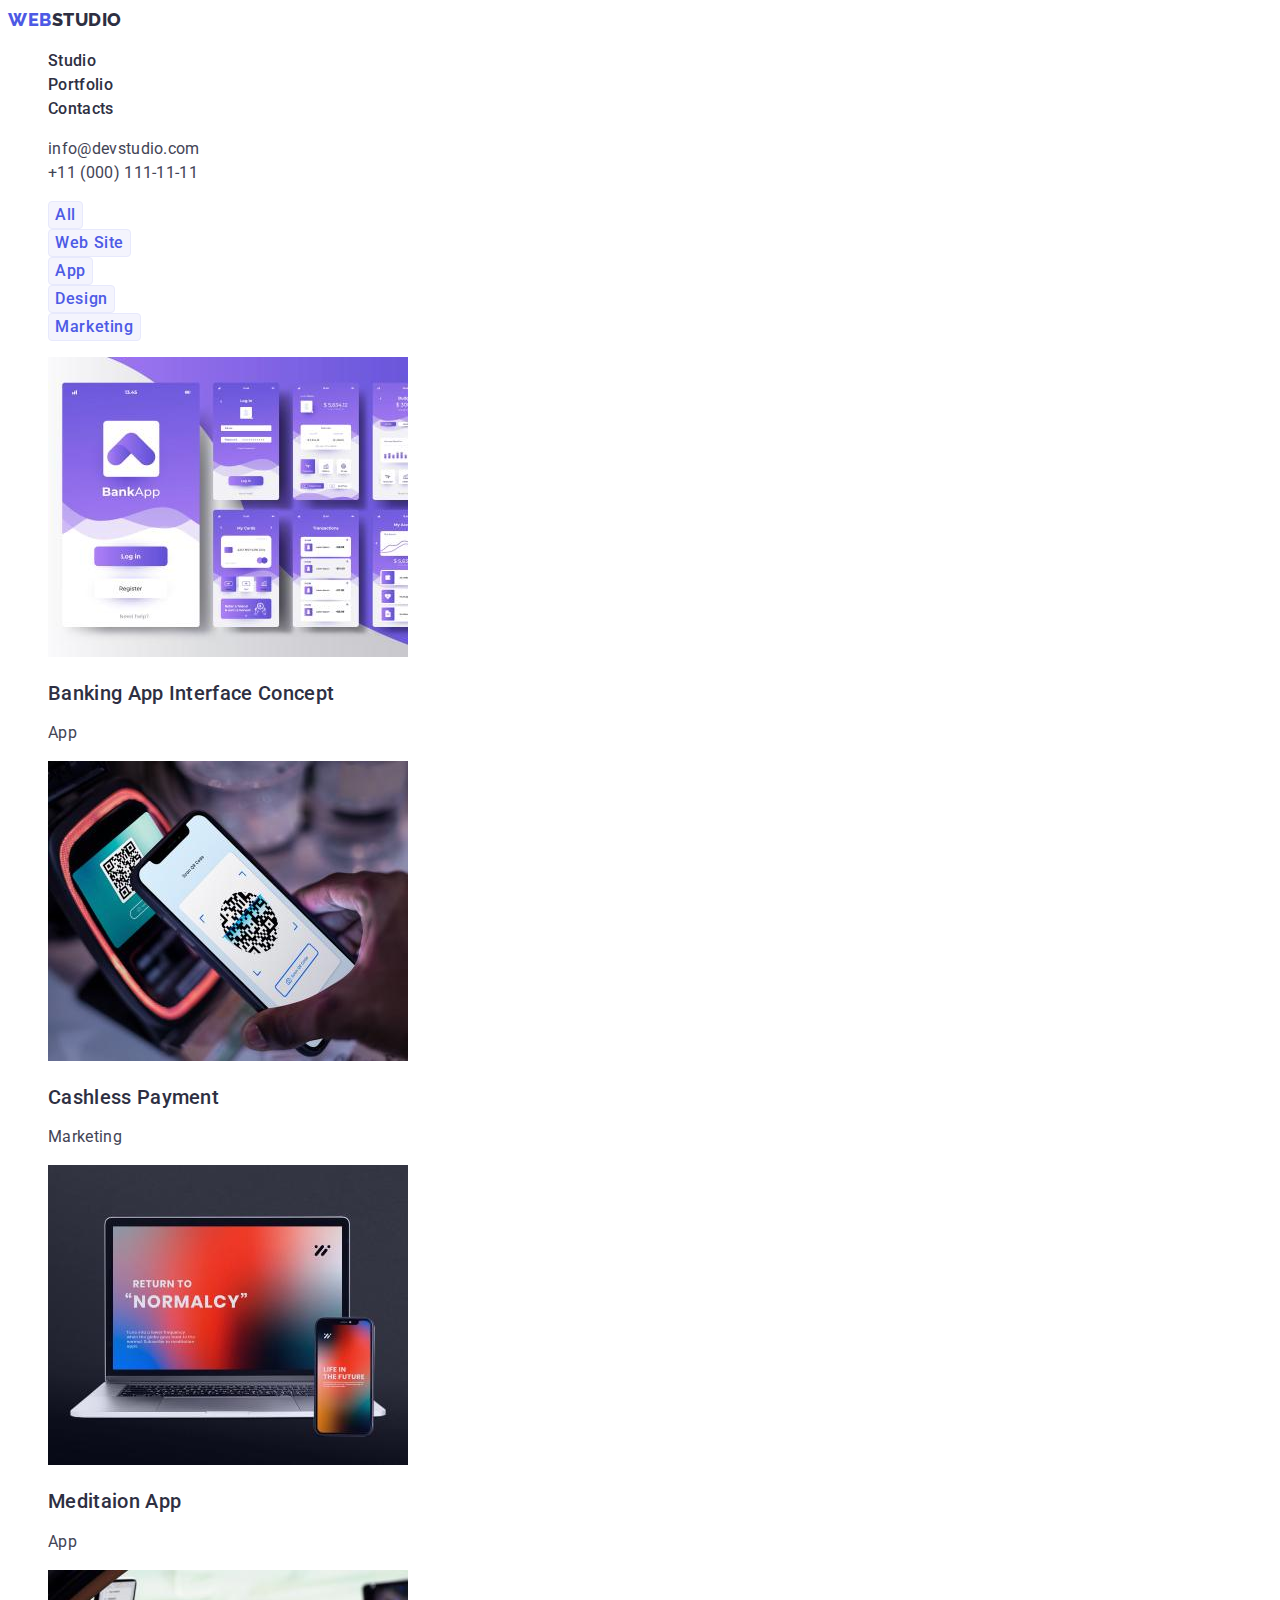
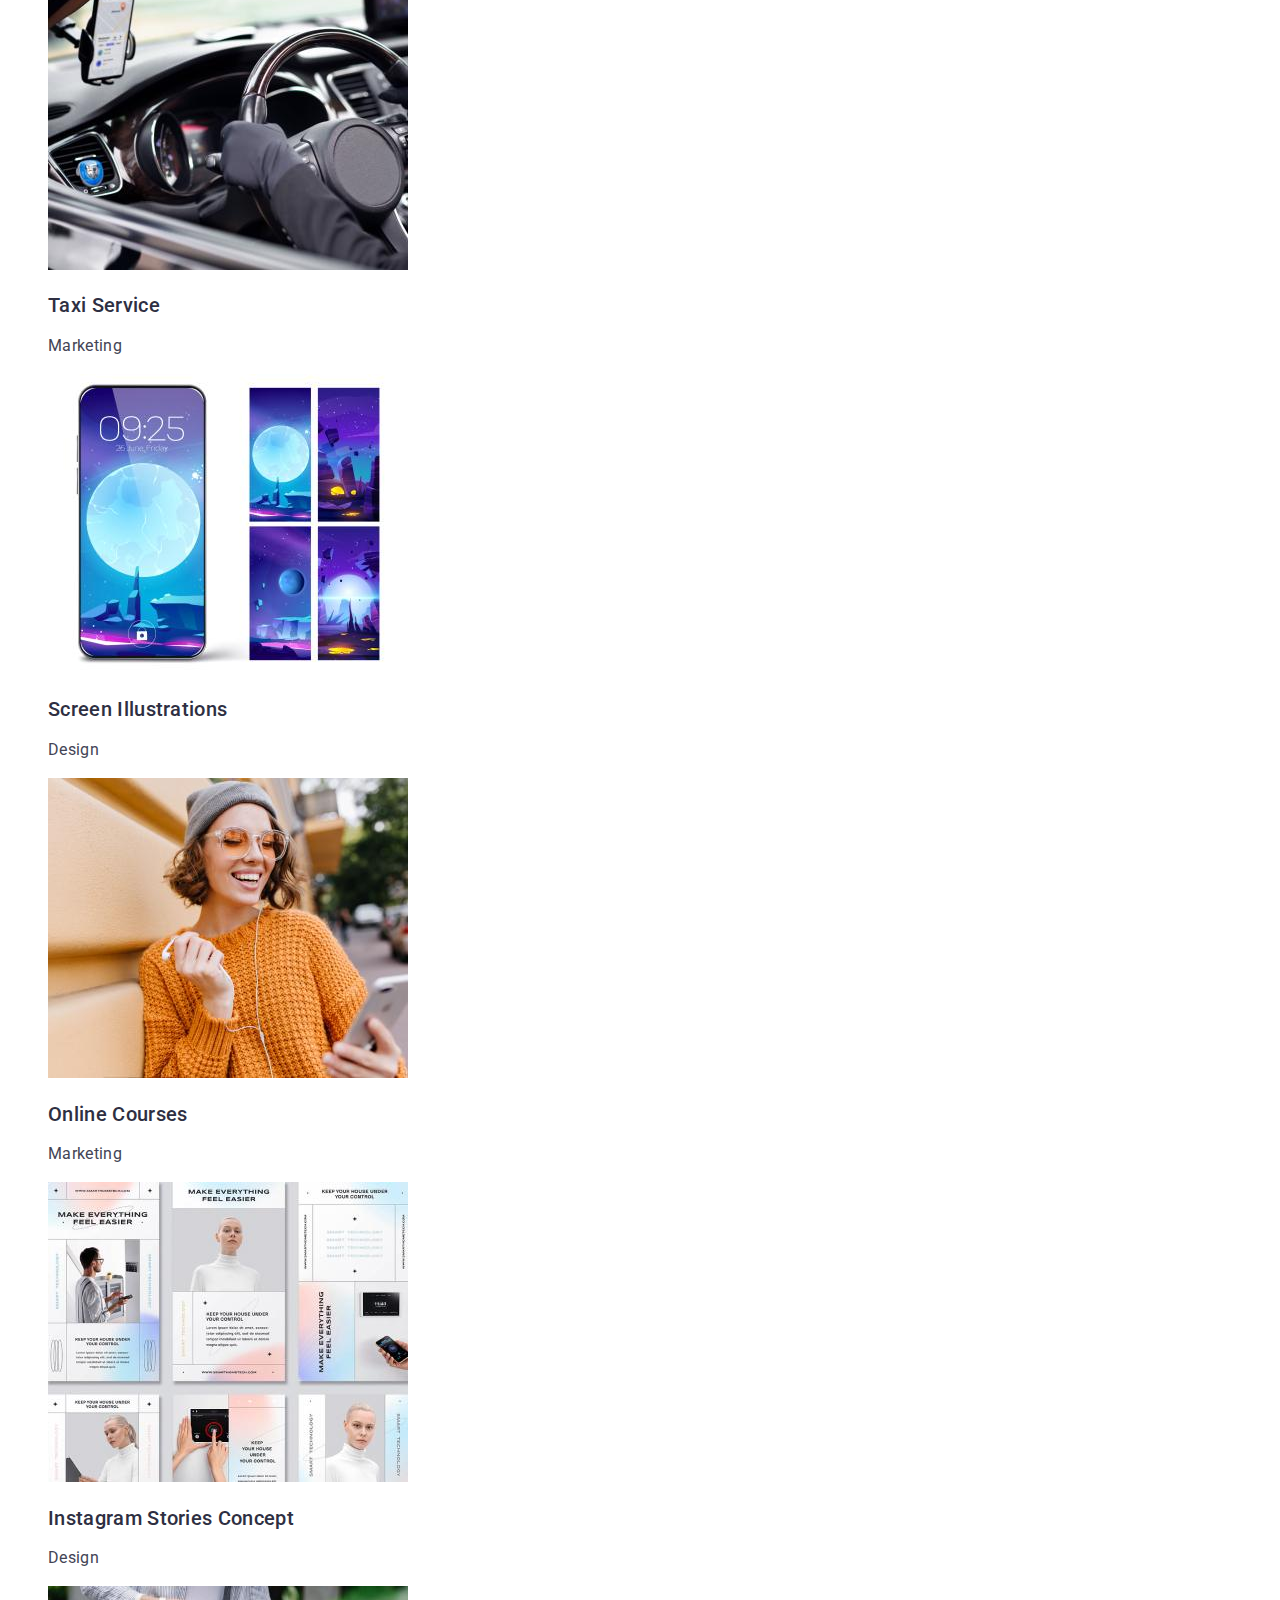
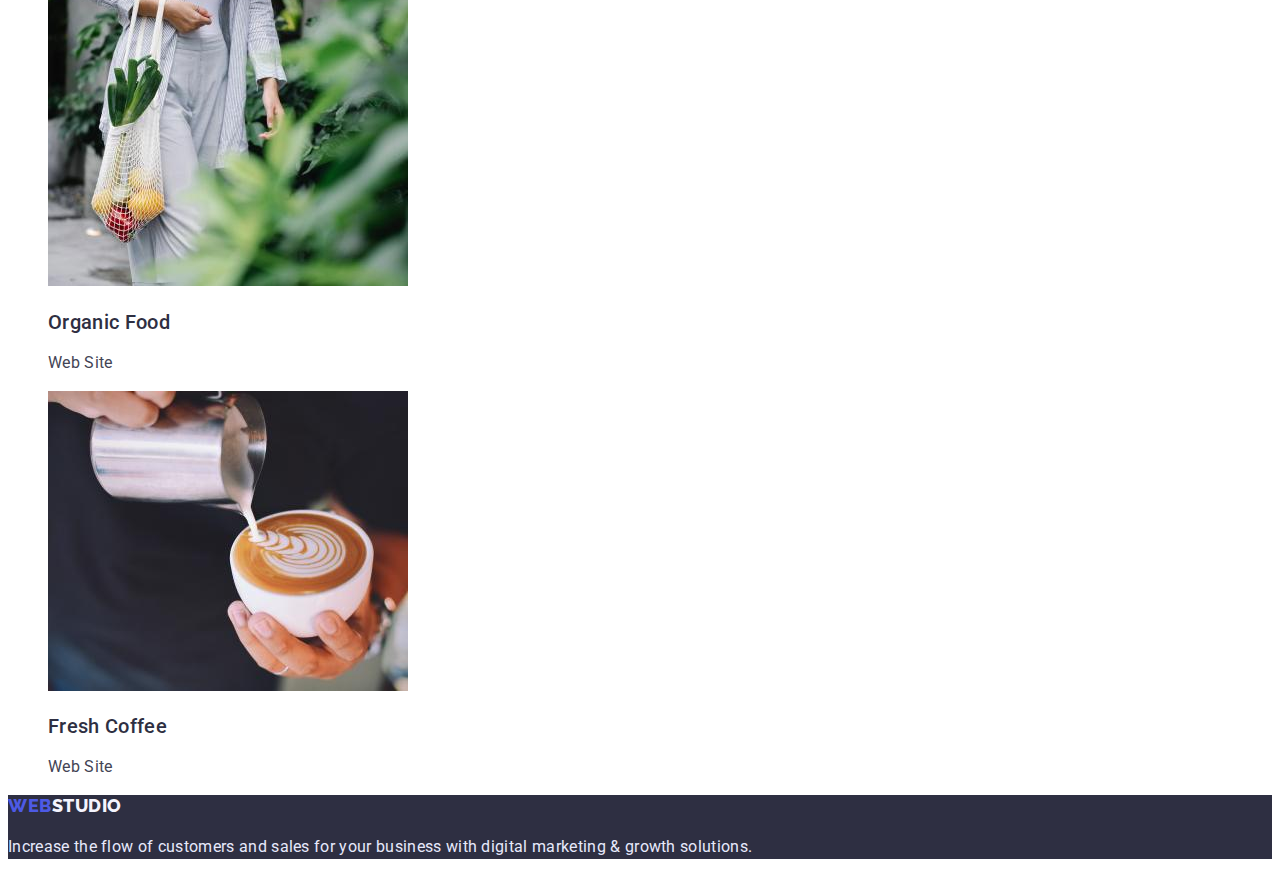
==== portfolio.html @ ce8443e3 "Initial commit" ====
<!DOCTYPE html>
<html lang="en">
  <head>
    <meta charset="UTF-8" />
    <meta http-equiv="X-UA-Compatible" content="IE=edge" />
    <meta name="viewport" content="width=device-width, initial-scale=1.0" />
    <title>Web Studio</title>
    <link rel="preconnect" href="https://fonts.googleapis.com" />
    <link rel="preconnect" href="https://fonts.gstatic.com" crossorigin />
    <link
      href="https://fonts.googleapis.com/css2?family=Raleway:wght@800&family=Roboto:wght@400;500;700&display=swap"
      rel="stylesheet"
    />
    <link rel="stylesheet" href="./css/styles.css" />
  </head>
  <body>
    <!-- HEADER -->
    <header>
      <!-- NAVIGATION -->
      <nav>
        <a href="./index.html" class="logo-black link"
          ><span class="logo-blue">Web</span>Studio</a
        >
        <ul class="list">
          <li><a href="./index.html" class="link header-menu">Studio</a></li>
          <li>
            <a href="./portfolio.html" class="link header-menu">Portfolio</a>
          </li>
          <li><a href="#" class="link header-menu">Contacts</a></li>
        </ul>
      </nav>
      <!-- HEADER CONTACTS -->
      <ul class="list">
        <li>
          <a href="mailto:info@devstudio.com" class="link header-contacts"
            >info@devstudio.com</a
          >
        </li>
        <li>
          <a href="tel:+110001111111" class="link header-contacts"
            >+11 (000) 111-11-11</a
          >
        </li>
      </ul>
    </header>
    <main>
      <!-- PORTFOLIO -->
      <section>
        <h1 hidden>Portfolio</h1>
        <ul class="list">
          <li>
            <button type="button" class="button portfolio-button">All</button>
          </li>
          <li>
            <button type="button" class="button portfolio-button">
              Web Site
            </button>
          </li>
          <li>
            <button type="button" class="button portfolio-button">App</button>
          </li>
          <li>
            <button type="button" class="button portfolio-button">
              Design
            </button>
          </li>
          <li>
            <button type="button" class="button portfolio-button">
              Marketing
            </button>
          </li>
        </ul>
        <ul class="list">
          <li>
            <a href="#" class="link">
              <img
                src="./images/portfolio/img-banking-app.jpg"
                alt="image of Banking App Interface Concept project"
                width="360"
              />
              <h2 class="portfolio-subtitle">Banking App Interface Concept</h2>
              <p class="portfolio-text">App</p>
            </a>
          </li>
          <li>
            <a href="#" class="link">
              <img
                src="./images/portfolio/img-cashless-payment.jpg"
                alt="image of Cashless Payment project"
                width="360"
              />
              <h2 class="portfolio-subtitle">Cashless Payment</h2>
              <p class="portfolio-text">Marketing</p>
            </a>
          </li>
          <li>
            <a href="#" class="link">
              <img
                src="./images/portfolio/img-maditation-app.jpg"
                alt="image of Meditaion App project"
                width="360"
              />
              <h2 class="portfolio-subtitle">Meditaion App</h2>
              <p class="portfolio-text">App</p>
            </a>
          </li>
          <li>
            <a href="#" class="link">
              <img
                src="./images/portfolio/img-taxi-service.jpg"
                alt="image of Taxi Service project"
                width="360"
              />
              <h2 class="portfolio-subtitle">Taxi Service</h2>
              <p class="portfolio-text">Marketing</p>
            </a>
          </li>
          <li>
            <a href="#" class="link">
              <img
                src="./images/portfolio/img-screen-illustration.jpg"
                alt="image of Screen Illustrations project"
                width="360"
              />
              <h2 class="portfolio-subtitle">Screen Illustrations</h2>
              <p class="portfolio-text">Design</p>
            </a>
          </li>
          <li>
            <a href="#" class="link">
              <img
                src="./images/portfolio/img-online-cources.jpg"
                alt="image of Online Courses project"
                width="360"
              />
              <h2 class="portfolio-subtitle">Online Courses</h2>
              <p class="portfolio-text">Marketing</p>
            </a>
          </li>
          <li>
            <a href="#" class="link">
              <img
                src="./images/portfolio/img-instagram-stories-concept.jpg"
                alt="image of Instagram Stories Concept project"
                width="360"
              />
              <h2 class="portfolio-subtitle">Instagram Stories Concept</h2>
              <p class="portfolio-text">Design</p>
            </a>
          </li>
          <li>
            <a href="#" class="link">
              <img
                src="./images/portfolio/img-organic-food.jpg"
                alt="image of Organic Food project"
                width="360"
              />
              <h2 class="portfolio-subtitle">Organic Food</h2>
              <p class="portfolio-text">Web Site</p>
            </a>
          </li>
          <li>
            <a href="#" class="link">
              <img
                src="./images/portfolio/img-fresh-coffee.jpg"
                alt="image of Fresh Coffee project"
                width="360"
              />
              <h2 class="portfolio-subtitle">Fresh Coffee</h2>
              <p class="portfolio-text">Web Site</p>
            </a>
          </li>
        </ul>
      </section>
    </main>
    <!-- FOOTER -->
    <footer class="footer">
      <a href="./index.html" class="link logo-white"
        ><span class="logo-blue">Web</span>Studio</a
      >
      <p class="footer-text">
        Increase the flow of customers and sales for your business with digital
        marketing & growth solutions.
      </p>
    </footer>
  </body>
</html>
---- css/styles.css ----
:root {
    --color-primary--: #434455;
    --color-secondary--: #2E2F42;
    --color-background--: #fff;
    --color-logo-blue--: #4D5AE5;
    --color-button-active--: #404BBF;
    --color-logo-white--: #F4F4FD;
    --color-footer-text--: #E7E9FC;
}

body {
    font-family: 'Roboto', sans-serif;
    font-size: 16px;
    line-height: 1.5;
    letter-spacing: 0.02em;
    color: var(--color-primary--);
    background-color: var(--color-background--);
}
.link {
    text-decoration: none;
}
.list {
    list-style: none;
}
.button {
    cursor: pointer;
    border: none;
}

/* STUDIO */
/* HEADER */
/* NAVIGATION */
/* LOGO NAVIGATION, LOGO FOOTER*/
.logo-black {
    font-family: 'Raleway', sans-serif;
    font-weight: 800;
    font-size: 18px;
    line-height: 1.33;
    letter-spacing: 0.03em;
    text-transform: uppercase;
    color: var(--color-secondary--);
}
.logo-blue {
    color: var(--color-logo-blue--);
}
.logo-white {
    font-family: 'Raleway', sans-serif;
        font-weight: 800;
        font-size: 18px;
        line-height: 1.17;
        letter-spacing: 0.03em;
        text-transform: uppercase;
        color: var(--color-logo-white--);
}
/* NAV MENU */
.header-menu {
    font-weight: 500;
    color: var(--color-secondary--);
}
.header-menu:hover,
.header-menu:focus,
.header-contacts:hover,
.header-contacts:focus {
    color: var(--color-button-active--);
}
/* HEADER CONTACTS */
.header-contacts {
    color: var(--color-primary--);
}
/* MAIN */
/* HERO */
.hero {
    background-color: var(--color-secondary--);
}
.hero-title {
    font-weight: 700;
    font-size: 56px;
    line-height: 1.07;
    color: var(--color-background--);
}
.hero-button {
    font-weight: 500;
    letter-spacing: 0.04em;
    color: var(--color-background--);
    background-color: var(--color-logo-blue--);
    box-shadow: 0px 4px 4px rgba(0, 0, 0, 0.15);
    border-radius: 4px;
}
.hero-button:hover,
.hero-button:focus {
    background: var(--color-button-active--);
}
/* FEATURES */
.features-subtitle {
    font-weight: 500;
    font-size: 20px;
    line-height: 1.2;
    color: var(--color-secondary--);
}
/* DIRECTIONS OF WORK */
.direction-title {
    font-weight: 700;
    font-size: 36px;
    line-height: 1.11;
    text-transform: capitalize;
    color: var(--color-secondary--);
}
/* TEAM */
.team-subtitle {
    font-weight: 500;
    font-size: 20px;
    line-height: 1.2;
    color: var(--color-secondary--);}
.team-title {
    font-weight: 700;
    font-size: 36px;
    line-height: 1.11;
    text-transform: capitalize;
    color: var(--color-secondary--);
}
/* FOOTER */
.footer {
    background-color: var(--color-secondary--);
}
.footer-text {
    color: var(--color-footer-text--);
}
/* PORTFOLIO */
.portfolio-button {
    font-family: 'Roboto', sans-serif;
    font-weight: 500;
    font-size: 16px;
    line-height: 1.5;
    letter-spacing: 0.04em;
    color: var(--color-logo-blue--);
    background: var(--color-logo-white--);
    border: 1px solid var(--color-footer-text--);
    border-radius: 4px;
}
.portfolio-button:hover,
.portfolio-button:focus {
    color: var(--color-background--);
    background: var(--color-button-active--);
    box-shadow: 0px 3px 1px rgba(0, 0, 0, 0.1), 0px 2px 1px rgba(0, 0, 0, 0.08), 0px 2px 2px rgba(0, 0, 0, 0.12);
}
.portfolio-subtitle {
    font-weight: 500;
    font-size: 20px;
    line-height: 1.2;
    color: var(--color-secondary--);
}
.portfolio-text {
    color:  var(--color-primary--);
}
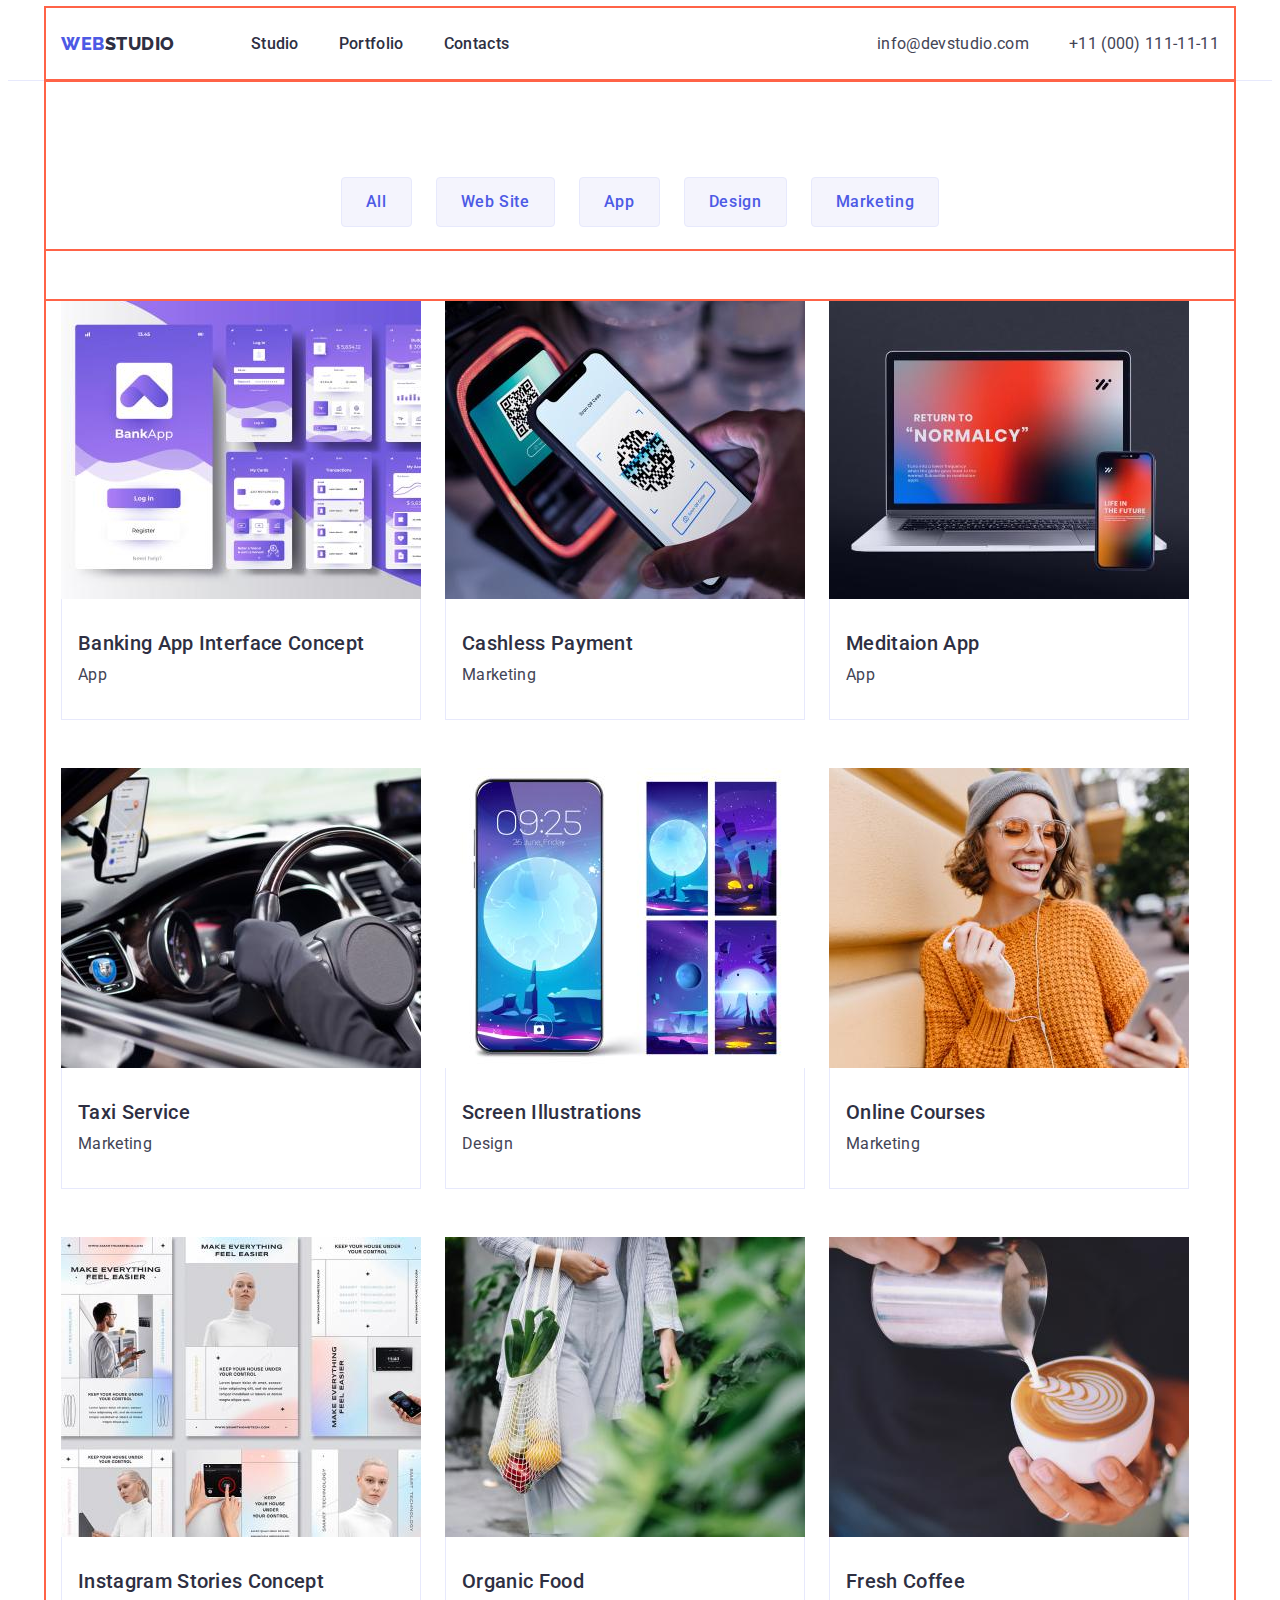
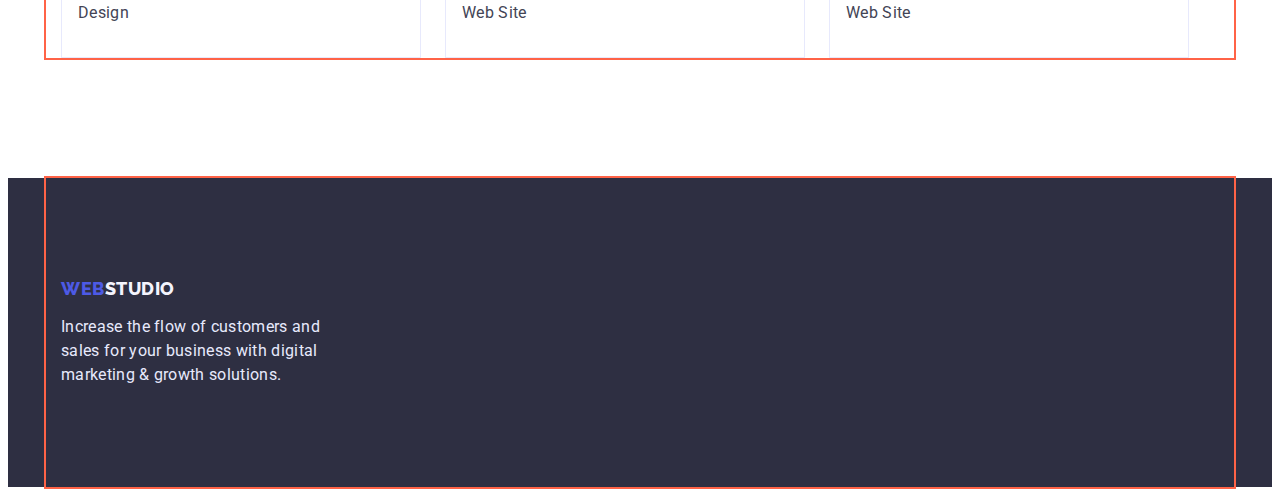
==== commit 9711d2d1: "Changed index.html, portfolio.html, styles.css" ====
--- a/portfolio.html
+++ b/portfolio.html
@@ -11,177 +11,219 @@
       href="https://fonts.googleapis.com/css2?family=Raleway:wght@800&family=Roboto:wght@400;500;700&display=swap"
       rel="stylesheet"
     />
+    <link
+      rel="stylesheet"
+      href="https://cdnjs.cloudflare.com/ajax/libs/modern-normalize/1.1.0/modern-normalize.min.css"
+      integrity="sha512-wpPYUAdjBVSE4KJnH1VR1HeZfpl1ub8YT/NKx4PuQ5NmX2tKuGu6U/JRp5y+Y8XG2tV+wKQpNHVUX03MfMFn9Q=="
+      crossorigin="anonymous"
+      referrerpolicy="no-referrer"
+    />
     <link rel="stylesheet" href="./css/styles.css" />
   </head>
   <body>
     <!-- HEADER -->
-    <header>
-      <!-- NAVIGATION -->
-      <nav>
-        <a href="./index.html" class="logo-black link"
-          ><span class="logo-blue">Web</span>Studio</a
-        >
-        <ul class="list">
-          <li><a href="./index.html" class="link header-menu">Studio</a></li>
-          <li>
-            <a href="./portfolio.html" class="link header-menu">Portfolio</a>
+    <header class="header">
+      <div class="container header-container">
+        <!-- NAVIGATION -->
+        <nav class="nav">
+          <a href="./index.html" class="logo-black link"
+            ><span class="logo-blue">Web</span>Studio</a
+          >
+          <ul class="menu list">
+            <li class="item">
+              <a href="./index.html" class="link header-menu">Studio</a>
+            </li>
+            <li class="item">
+              <a href="./portfolio.html" class="link header-menu">Portfolio</a>
+            </li>
+            <li class="item">
+              <a href="#" class="link header-menu">Contacts</a>
+            </li>
+          </ul>
+        </nav>
+        <!-- HEADER CONTACTS -->
+
+        <ul class="list contacts">
+          <li class="item">
+            <a href="mailto:info@devstudio.com" class="link header-contacts"
+              >info@devstudio.com</a
+            >
           </li>
-          <li><a href="#" class="link header-menu">Contacts</a></li>
+          <li class="item">
+            <a href="tel:+110001111111" class="link header-contacts"
+              >+11 (000) 111-11-11</a
+            >
+          </li>
         </ul>
-      </nav>
-      <!-- HEADER CONTACTS -->
-      <ul class="list">
-        <li>
-          <a href="mailto:info@devstudio.com" class="link header-contacts"
-            >info@devstudio.com</a
-          >
-        </li>
-        <li>
-          <a href="tel:+110001111111" class="link header-contacts"
-            >+11 (000) 111-11-11</a
-          >
-        </li>
-      </ul>
+      </div>
     </header>
     <main>
       <!-- PORTFOLIO -->
-      <section>
-        <h1 hidden>Portfolio</h1>
-        <ul class="list">
-          <li>
-            <button type="button" class="button portfolio-button">All</button>
-          </li>
-          <li>
-            <button type="button" class="button portfolio-button">
-              Web Site
-            </button>
-          </li>
-          <li>
-            <button type="button" class="button portfolio-button">App</button>
-          </li>
-          <li>
-            <button type="button" class="button portfolio-button">
-              Design
-            </button>
-          </li>
-          <li>
-            <button type="button" class="button portfolio-button">
-              Marketing
-            </button>
-          </li>
-        </ul>
-        <ul class="list">
-          <li>
-            <a href="#" class="link">
-              <img
-                src="./images/portfolio/img-banking-app.jpg"
-                alt="image of Banking App Interface Concept project"
-                width="360"
-              />
-              <h2 class="portfolio-subtitle">Banking App Interface Concept</h2>
-              <p class="portfolio-text">App</p>
-            </a>
-          </li>
-          <li>
-            <a href="#" class="link">
-              <img
-                src="./images/portfolio/img-cashless-payment.jpg"
-                alt="image of Cashless Payment project"
-                width="360"
-              />
-              <h2 class="portfolio-subtitle">Cashless Payment</h2>
-              <p class="portfolio-text">Marketing</p>
-            </a>
-          </li>
-          <li>
-            <a href="#" class="link">
-              <img
-                src="./images/portfolio/img-maditation-app.jpg"
-                alt="image of Meditaion App project"
-                width="360"
-              />
-              <h2 class="portfolio-subtitle">Meditaion App</h2>
-              <p class="portfolio-text">App</p>
-            </a>
-          </li>
-          <li>
-            <a href="#" class="link">
-              <img
-                src="./images/portfolio/img-taxi-service.jpg"
-                alt="image of Taxi Service project"
-                width="360"
-              />
-              <h2 class="portfolio-subtitle">Taxi Service</h2>
-              <p class="portfolio-text">Marketing</p>
-            </a>
-          </li>
-          <li>
-            <a href="#" class="link">
-              <img
-                src="./images/portfolio/img-screen-illustration.jpg"
-                alt="image of Screen Illustrations project"
-                width="360"
-              />
-              <h2 class="portfolio-subtitle">Screen Illustrations</h2>
-              <p class="portfolio-text">Design</p>
-            </a>
-          </li>
-          <li>
-            <a href="#" class="link">
-              <img
-                src="./images/portfolio/img-online-cources.jpg"
-                alt="image of Online Courses project"
-                width="360"
-              />
-              <h2 class="portfolio-subtitle">Online Courses</h2>
-              <p class="portfolio-text">Marketing</p>
-            </a>
-          </li>
-          <li>
-            <a href="#" class="link">
-              <img
-                src="./images/portfolio/img-instagram-stories-concept.jpg"
-                alt="image of Instagram Stories Concept project"
-                width="360"
-              />
-              <h2 class="portfolio-subtitle">Instagram Stories Concept</h2>
-              <p class="portfolio-text">Design</p>
-            </a>
-          </li>
-          <li>
-            <a href="#" class="link">
-              <img
-                src="./images/portfolio/img-organic-food.jpg"
-                alt="image of Organic Food project"
-                width="360"
-              />
-              <h2 class="portfolio-subtitle">Organic Food</h2>
-              <p class="portfolio-text">Web Site</p>
-            </a>
-          </li>
-          <li>
-            <a href="#" class="link">
-              <img
-                src="./images/portfolio/img-fresh-coffee.jpg"
-                alt="image of Fresh Coffee project"
-                width="360"
-              />
-              <h2 class="portfolio-subtitle">Fresh Coffee</h2>
-              <p class="portfolio-text">Web Site</p>
-            </a>
-          </li>
-        </ul>
+      <section class="section portfolio-section">
+        <div class="container portfolio-container">
+          <h1 hidden>Portfolio</h1>
+          <ul class="list portfolio-filter">
+            <li class="item">
+              <button type="button" class="button portfolio-button">All</button>
+            </li>
+            <li class="item">
+              <button type="button" class="button portfolio-button">
+                Web Site
+              </button>
+            </li>
+            <li class="item">
+              <button type="button" class="button portfolio-button">App</button>
+            </li>
+            <li class="item">
+              <button type="button" class="button portfolio-button">
+                Design
+              </button>
+            </li>
+            <li class="item">
+              <button type="button" class="button portfolio-button">
+                Marketing
+              </button>
+            </li>
+          </ul>
+        </div>
+        <div class="container">
+          <ul class="list portfolio-list">
+            <li class="item">
+              <a href="#" class="link">
+                <img
+                  src="./images/portfolio/img-banking-app.jpg"
+                  alt="image of Banking App Interface Concept project"
+                  width="360"
+                />
+                <div class="portfolio-cards">
+                  <h2 class="portfolio-subtitle">
+                    Banking App Interface Concept
+                  </h2>
+                  <p class="portfolio-text">App</p>
+                </div>
+              </a>
+            </li>
+            <li class="item">
+              <a href="#" class="link">
+                <img
+                  src="./images/portfolio/img-cashless-payment.jpg"
+                  alt="image of Cashless Payment project"
+                  width="360"
+                />
+                <div class="portfolio-cards">
+                  <h2 class="portfolio-subtitle">Cashless Payment</h2>
+                  <p class="portfolio-text">Marketing</p>
+                </div>
+              </a>
+            </li>
+            <li class="item">
+              <a href="#" class="link">
+                <img
+                  src="./images/portfolio/img-maditation-app.jpg"
+                  alt="image of Meditaion App project"
+                  width="360"
+                />
+                <div class="portfolio-cards">
+                  <h2 class="portfolio-subtitle">Meditaion App</h2>
+                  <p class="portfolio-text">App</p>
+                </div>
+              </a>
+            </li>
+            <li class="item">
+              <a href="#" class="link">
+                <img
+                  src="./images/portfolio/img-taxi-service.jpg"
+                  alt="image of Taxi Service project"
+                  width="360"
+                />
+                <div class="portfolio-cards">
+                  <h2 class="portfolio-subtitle">Taxi Service</h2>
+                  <p class="portfolio-text">Marketing</p>
+                </div>
+              </a>
+            </li>
+            <li class="item">
+              <a href="#" class="link">
+                <img
+                  src="./images/portfolio/img-screen-illustration.jpg"
+                  alt="image of Screen Illustrations project"
+                  width="360"
+                />
+                <div class="portfolio-cards">
+                  <h2 class="portfolio-subtitle">Screen Illustrations</h2>
+                  <p class="portfolio-text">Design</p>
+                </div>
+              </a>
+            </li>
+            <li class="item">
+              <a href="#" class="link">
+                <img
+                  src="./images/portfolio/img-online-cources.jpg"
+                  alt="image of Online Courses project"
+                  width="360"
+                />
+                <div class="portfolio-cards">
+                  <h2 class="portfolio-subtitle">Online Courses</h2>
+                  <p class="portfolio-text">Marketing</p>
+                </div>
+              </a>
+            </li>
+            <li class="item">
+              <a href="#" class="link">
+                <img
+                  src="./images/portfolio/img-instagram-stories-concept.jpg"
+                  alt="image of Instagram Stories Concept project"
+                  width="360"
+                />
+                <div class="portfolio-cards">
+                  <h2 class="portfolio-subtitle">Instagram Stories Concept</h2>
+                  <p class="portfolio-text">Design</p>
+                </div>
+              </a>
+            </li>
+            <li class="item">
+              <a href="#" class="link">
+                <img
+                  src="./images/portfolio/img-organic-food.jpg"
+                  alt="image of Organic Food project"
+                  width="360"
+                />
+                <div class="portfolio-cards">
+                  <h2 class="portfolio-subtitle">Organic Food</h2>
+                  <p class="portfolio-text">Web Site</p>
+                </div>
+              </a>
+            </li>
+            <li class="item">
+              <a href="#" class="link">
+                <img
+                  src="./images/portfolio/img-fresh-coffee.jpg"
+                  alt="image of Fresh Coffee project"
+                  width="360"
+                />
+                <div class="portfolio-cards">
+                  <h2 class="portfolio-subtitle">Fresh Coffee</h2>
+                  <p class="portfolio-text">Web Site</p>
+                </div>
+              </a>
+            </li>
+          </ul>
+        </div>
       </section>
     </main>
     <!-- FOOTER -->
     <footer class="footer">
-      <a href="./index.html" class="link logo-white"
-        ><span class="logo-blue">Web</span>Studio</a
-      >
-      <p class="footer-text">
-        Increase the flow of customers and sales for your business with digital
-        marketing & growth solutions.
-      </p>
+      <div class="container">
+        <div class="footer-logo">
+          <a href="./index.html" class="link logo-white"
+            ><span class="logo-blue">Web</span>Studio</a
+          >
+        </div>
+        <p class="footer-text">
+          Increase the flow of customers and sales for your business with
+          digital marketing & growth solutions.
+        </p>
+      </div>
     </footer>
   </body>
 </html>
--- a/css/styles.css
+++ b/css/styles.css
@@ -8,28 +8,82 @@
     --color-footer-text--: #E7E9FC;
 }
 
+/* html {
+    box-sizing: border-box;
+}
+*, 
+*::before, 
+*::after {
+    box-sizing: inherit;
+} */
+h1, 
+h2, 
+h3, 
+h4, 
+p {
+    margin-top: 0;
+    margin-bottom: 0;
+}
+ul, ol {
+    margin-top: 0;
+    margin-bottom: 0;
+    padding-left: 0;
+}
+img {
+    display: block;
+}
 body {
     font-family: 'Roboto', sans-serif;
     font-size: 16px;
     line-height: 1.5;
     letter-spacing: 0.02em;
     color: var(--color-primary--);
+
     background-color: var(--color-background--);
 }
 .link {
     text-decoration: none;
 }
 .list {
+    padding: 0;
+    margin: 0;
     list-style: none;
 }
 .button {
     cursor: pointer;
     border: none;
+    border-radius: 4px;
+}
+.container {
+    width: 1158px;
+
+    padding-left: 15px;
+    padding-right: 15px;
+    /* margin: 0 auto; */
+    margin-left: auto;
+    margin-right: auto;
+
+    outline: 2px solid tomato;
+}
+.section {
+    padding-top: 120px;
+    padding-bottom: 120px;
 }
 
 /* STUDIO */
 /* HEADER */
+.header {
+    border-bottom: 1px solid var(--color-footer-text--);
+}
+.header-container {
+    display: flex;
+    align-items: center;
+}
 /* NAVIGATION */
+.nav {
+    display: flex;
+    align-items: center;
+}
 /* LOGO NAVIGATION, LOGO FOOTER*/
 .logo-black {
     font-family: 'Raleway', sans-serif;
@@ -44,16 +98,31 @@
     color: var(--color-logo-blue--);
 }
 .logo-white {
+    display: inline-block;
+    margin-bottom: 16px;
+
     font-family: 'Raleway', sans-serif;
-        font-weight: 800;
-        font-size: 18px;
-        line-height: 1.17;
-        letter-spacing: 0.03em;
-        text-transform: uppercase;
-        color: var(--color-logo-white--);
-}
-/* NAV MENU */
+    font-weight: 800;
+    font-size: 18px;
+    line-height: 1.17;
+    letter-spacing: 0.03em;
+    text-transform: uppercase;
+    color: var(--color-logo-white--);
+}
+/* NAVIGATION MENU */
+
+.menu {
+    display: flex;
+    margin-left: 76px;
+}
+.menu .item:not(:last-child) {
+    margin-right: 40px;
+}
 .header-menu {
+    display: block;
+    padding-top: 24px;
+    padding-bottom: 24px;
+
     font-weight: 500;
     color: var(--color-secondary--);
 }
@@ -64,7 +133,16 @@
     color: var(--color-button-active--);
 }
 /* HEADER CONTACTS */
+.contacts {
+    display: flex;
+    margin-left: auto;
+}
+.contacts .item:first-child {
+    margin-right: 40px;
+}
 .header-contacts {
+    display: block;
+
     color: var(--color-primary--);
 }
 /* MAIN */
@@ -72,83 +150,226 @@
 .hero {
     background-color: var(--color-secondary--);
 }
+.hero-container {
+    text-align: center;
+}
 .hero-title {
+    margin-bottom: 48px;
+
     font-weight: 700;
     font-size: 56px;
     line-height: 1.07;
     color: var(--color-background--);
 }
 .hero-button {
-    font-weight: 500;
+    padding: 16px 32px;
+
+    font-weight: 500;
+    font-size: 16px;
+    line-height: 1.5;
     letter-spacing: 0.04em;
     color: var(--color-background--);
+
     background-color: var(--color-logo-blue--);
     box-shadow: 0px 4px 4px rgba(0, 0, 0, 0.15);
-    border-radius: 4px;
 }
 .hero-button:hover,
 .hero-button:focus {
     background: var(--color-button-active--);
 }
 /* FEATURES */
+.features-section {
+    padding-bottom: 0;
+}
+/* .features-container{
+    padding-top: 120px;
+    padding-bottom: 120px;
+} */
+.features-list {
+    display: flex;
+}
+.features-list .item:not(:last-child) {
+    margin-right: 24px;
+}
 .features-subtitle {
+    margin-bottom: 8px;
+
     font-weight: 500;
     font-size: 20px;
     line-height: 1.2;
     color: var(--color-secondary--);
 }
 /* DIRECTIONS OF WORK */
+/* .section .direction {
+    padding-bottom: 120px;
+} */
 .direction-title {
+    text-align: center;
+    margin-bottom: 72px;
+    
     font-weight: 700;
     font-size: 36px;
     line-height: 1.11;
     text-transform: capitalize;
     color: var(--color-secondary--);
 }
+.direction-list {
+    display: flex;
+}
+.direction-list .item:not(:last-child) {
+    margin-right: 24px;
+}
+
 /* TEAM */
-.team-subtitle {
-    font-weight: 500;
-    font-size: 20px;
-    line-height: 1.2;
-    color: var(--color-secondary--);}
+.team-section {
+    background-color: var(--color-logo-white--);
+}
+/* .team .container {
+    
+    padding-bottom: 120px;
+} */
 .team-title {
+    text-align: center;
+    /* padding-top: 120px; */
+    margin-bottom: 72px;
+
     font-weight: 700;
     font-size: 36px;
     line-height: 1.11;
     text-transform: capitalize;
     color: var(--color-secondary--);
 }
+.team-list {
+    display: flex;
+}
+.team-list .item:not(:last-child) {
+    margin-right: 24px;
+}
+.team-list .item {
+    box-shadow: 0px 1px 6px rgba(46, 47, 66, 0.08), 0px 1px 1px rgba(46, 47, 66, 0.16), 0px 2px 1px rgba(46, 47, 66, 0.08);
+    border-radius: 0px 0px 4px 4px;
+}
+.team-cards {
+    text-align: center;
+    padding-top: 32px;
+    padding-right: 16px;
+    padding-bottom: 32px;
+    padding-left: 16px;
+
+    background-color: var(--color-background--);
+    /* box-shadow: 0px 1px 6px rgba(46, 47, 66, 0.08), 0px 1px 1px rgba(46, 47, 66, 0.16), 0px 2px 1px rgba(46, 47, 66, 0.08);
+    border-radius: 0px 0px 4px 4px; */
+}
+/* .team-list .item {
+    text-align: center;
+    background-color: var(--color-background--);
+    box-shadow: 0px 1px 6px rgba(46, 47, 66, 0.08), 0px 1px 1px rgba(46, 47, 66, 0.16), 0px 2px 1px rgba(46, 47, 66, 0.08);
+    border-radius: 0px 0px 4px 4px;
+} */
+/* .team-image {
+    margin-bottom: 32px;
+} */
+.team-subtitle {
+    margin-bottom: 8px;
+
+    font-weight: 500;
+    font-size: 20px;
+    line-height: 1.2;
+    color: var(--color-secondary--);
+}
 /* FOOTER */
 .footer {
     background-color: var(--color-secondary--);
 }
+.footer .container {
+    padding-top: 100px;
+    padding-bottom: 100px;
+}
+/* .logo-white { 
+    display: block;
+    margin-bottom: 16px;
+} */
+
 .footer-text {
+    width: 264px;
     color: var(--color-footer-text--);
 }
 /* PORTFOLIO */
+.portfolio-section {
+    padding-top: 0;
+}
+.portfolio-container {
+    padding-top: 96px;
+    padding-bottom: 72px;
+}
+.portfolio-filter {
+    display: flex;
+    justify-content: center;
+}
+.portfolio-filter .item:not(:last-child) {
+    margin-right: 24px;
+}
 .portfolio-button {
+    padding: 12px 24px;
+
     font-family: 'Roboto', sans-serif;
     font-weight: 500;
     font-size: 16px;
     line-height: 1.5;
     letter-spacing: 0.04em;
     color: var(--color-logo-blue--);
+
     background: var(--color-logo-white--);
     border: 1px solid var(--color-footer-text--);
-    border-radius: 4px;
 }
 .portfolio-button:hover,
 .portfolio-button:focus {
     color: var(--color-background--);
+
     background: var(--color-button-active--);
     box-shadow: 0px 3px 1px rgba(0, 0, 0, 0.1), 0px 2px 1px rgba(0, 0, 0, 0.08), 0px 2px 2px rgba(0, 0, 0, 0.12);
 }
+.portfolio-list {
+    display: flex;
+    flex-wrap: wrap;
+    
+    /* flex-basis: calc((100% - 48px) / 3); */
+    /* justify-content: space-between; */
+    /* margin-top: -12px;
+    margin-bottom: -12px;
+    margin-left: -6px;
+    margin-right: -6px;
+   */
+   margin-top: -48px;
+   margin-left: -24px;
+}
+.portfolio-list > .item {
+
+    margin-top: 48px;
+    /* margin-bottom: 24px; */
+    margin-left: 24px;
+    /* margin-right: 12px; */
+}
+.portfolio-cards {
+    padding-top: 32px;
+    padding-bottom: 32px;
+    padding-left: 16px;
+
+    border: 1px solid var(--color-footer-text--);
+    border-top: none;
+}
 .portfolio-subtitle {
+    /* margin-top: 32px;
+    margin-bottom: 8px;
+    margin-left: 16px; */
+    margin-bottom: 8px;
+
     font-weight: 500;
     font-size: 20px;
     line-height: 1.2;
     color: var(--color-secondary--);
 }
 .portfolio-text {
+
     color:  var(--color-primary--);
 }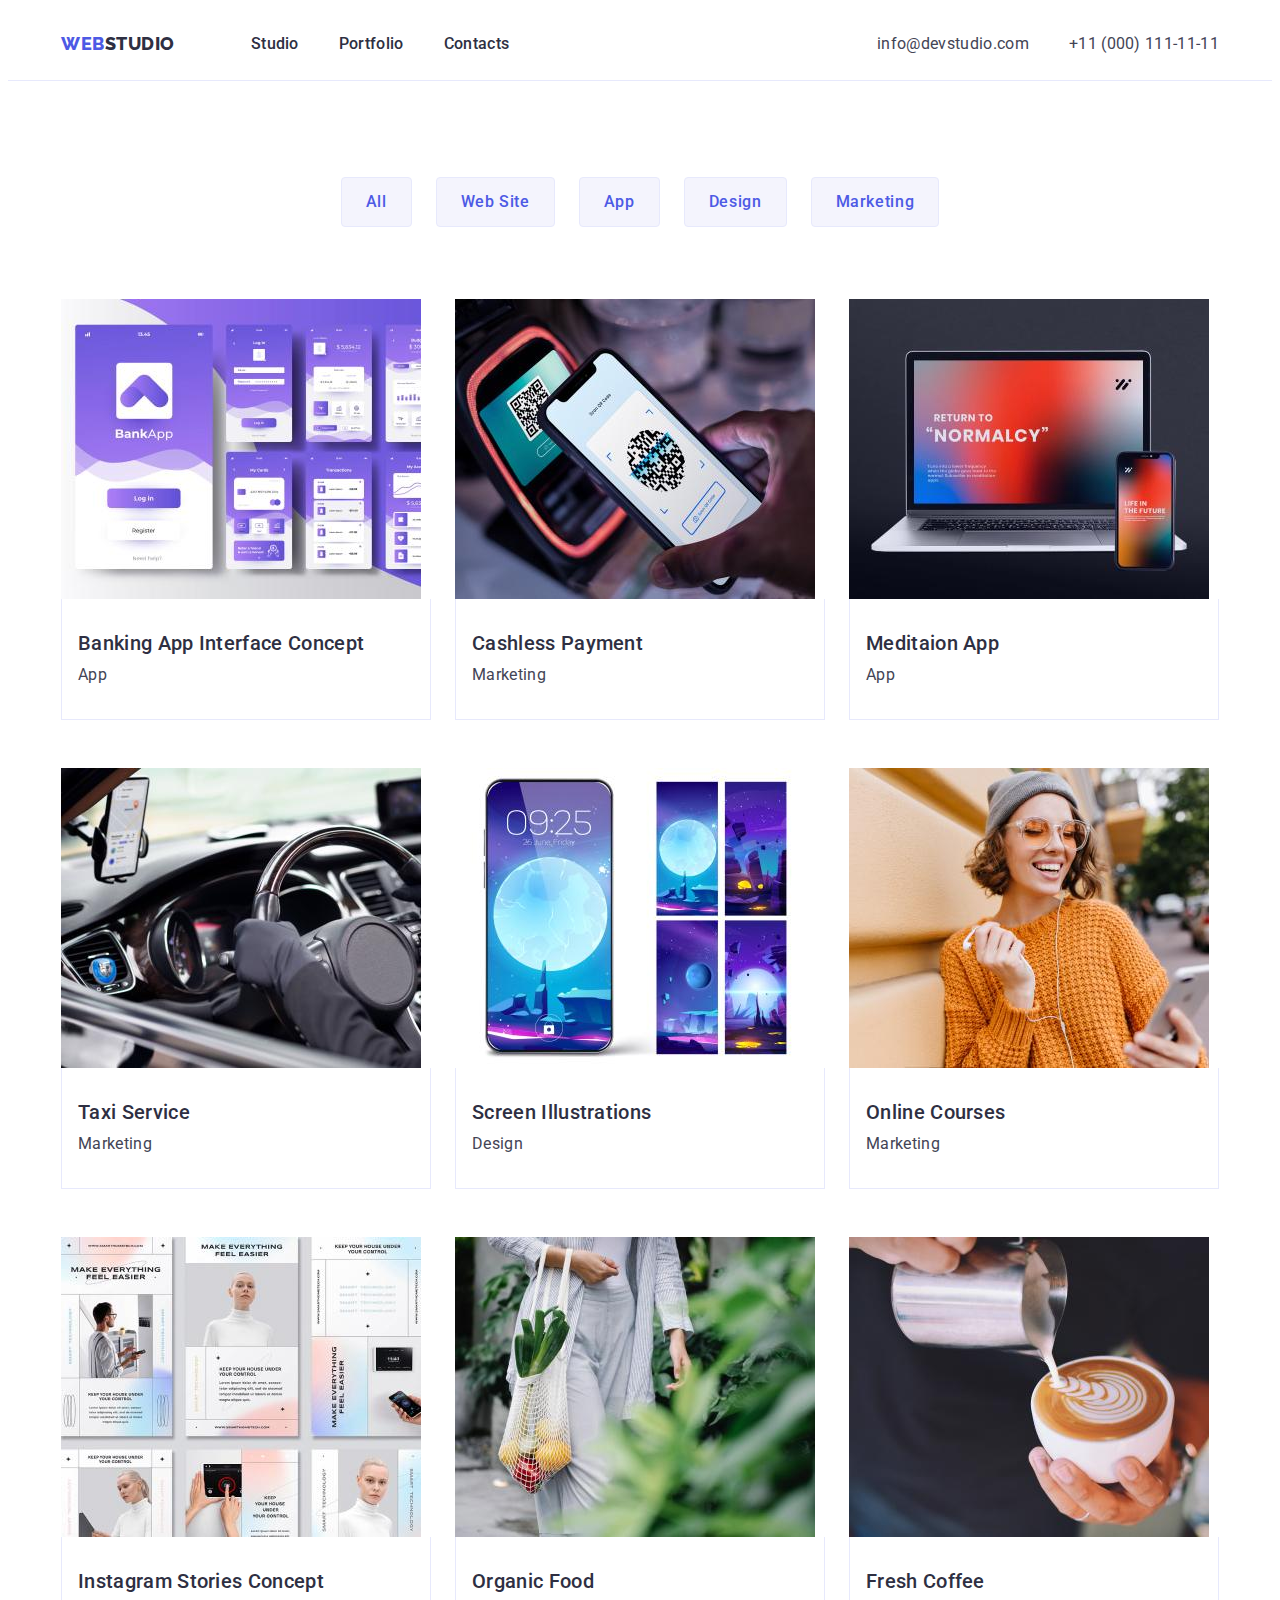
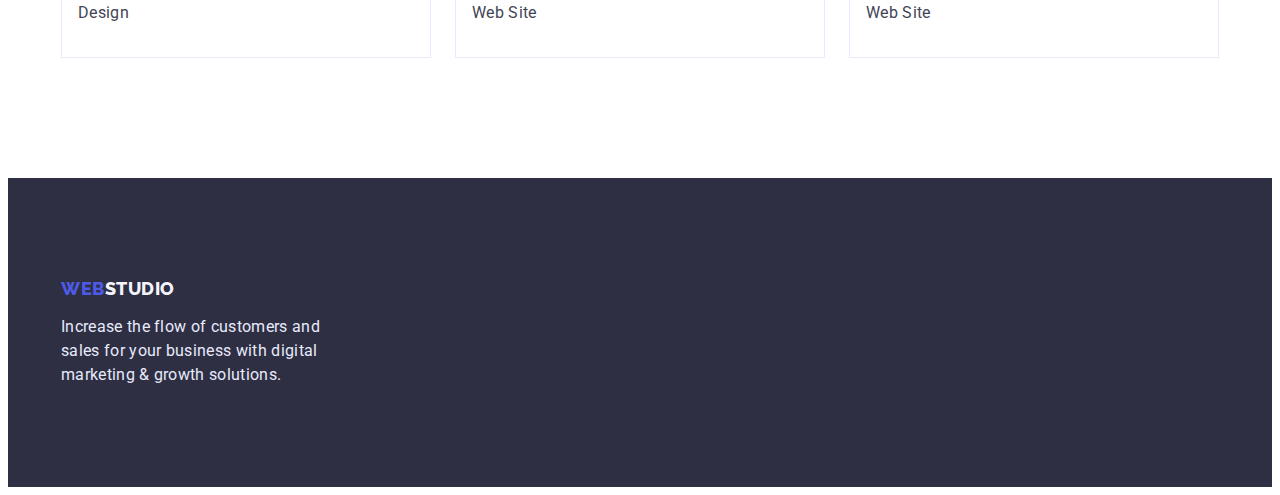
==== commit 5cb52c04: "Changed portfolio.hml, styles.css" ====
--- a/portfolio.html
+++ b/portfolio.html
@@ -85,8 +85,6 @@
               </button>
             </li>
           </ul>
-        </div>
-        <div class="container">
           <ul class="list portfolio-list">
             <li class="item">
               <a href="#" class="link">
--- a/css/styles.css
+++ b/css/styles.css
@@ -8,14 +8,6 @@
     --color-footer-text--: #E7E9FC;
 }
 
-/* html {
-    box-sizing: border-box;
-}
-*, 
-*::before, 
-*::after {
-    box-sizing: inherit;
-} */
 h1, 
 h2, 
 h3, 
@@ -24,13 +16,14 @@
     margin-top: 0;
     margin-bottom: 0;
 }
-ul, ol {
+ul {
     margin-top: 0;
     margin-bottom: 0;
     padding-left: 0;
 }
 img {
     display: block;
+    max-width: 100%;
 }
 body {
     font-family: 'Roboto', sans-serif;
@@ -59,11 +52,8 @@
 
     padding-left: 15px;
     padding-right: 15px;
-    /* margin: 0 auto; */
     margin-left: auto;
     margin-right: auto;
-
-    outline: 2px solid tomato;
 }
 .section {
     padding-top: 120px;
@@ -148,6 +138,7 @@
 /* MAIN */
 /* HERO */
 .hero {
+    padding: 188px 0px;
     background-color: var(--color-secondary--);
 }
 .hero-container {
@@ -181,10 +172,6 @@
 .features-section {
     padding-bottom: 0;
 }
-/* .features-container{
-    padding-top: 120px;
-    padding-bottom: 120px;
-} */
 .features-list {
     display: flex;
 }
@@ -200,9 +187,6 @@
     color: var(--color-secondary--);
 }
 /* DIRECTIONS OF WORK */
-/* .section .direction {
-    padding-bottom: 120px;
-} */
 .direction-title {
     text-align: center;
     margin-bottom: 72px;
@@ -219,18 +203,12 @@
 .direction-list .item:not(:last-child) {
     margin-right: 24px;
 }
-
 /* TEAM */
 .team-section {
     background-color: var(--color-logo-white--);
 }
-/* .team .container {
-    
-    padding-bottom: 120px;
-} */
 .team-title {
     text-align: center;
-    /* padding-top: 120px; */
     margin-bottom: 72px;
 
     font-weight: 700;
@@ -257,18 +235,7 @@
     padding-left: 16px;
 
     background-color: var(--color-background--);
-    /* box-shadow: 0px 1px 6px rgba(46, 47, 66, 0.08), 0px 1px 1px rgba(46, 47, 66, 0.16), 0px 2px 1px rgba(46, 47, 66, 0.08);
-    border-radius: 0px 0px 4px 4px; */
-}
-/* .team-list .item {
-    text-align: center;
-    background-color: var(--color-background--);
-    box-shadow: 0px 1px 6px rgba(46, 47, 66, 0.08), 0px 1px 1px rgba(46, 47, 66, 0.16), 0px 2px 1px rgba(46, 47, 66, 0.08);
-    border-radius: 0px 0px 4px 4px;
-} */
-/* .team-image {
-    margin-bottom: 32px;
-} */
+}
 .team-subtitle {
     margin-bottom: 8px;
 
@@ -285,26 +252,19 @@
     padding-top: 100px;
     padding-bottom: 100px;
 }
-/* .logo-white { 
-    display: block;
-    margin-bottom: 16px;
-} */
-
 .footer-text {
     width: 264px;
     color: var(--color-footer-text--);
 }
 /* PORTFOLIO */
 .portfolio-section {
-    padding-top: 0;
-}
-.portfolio-container {
     padding-top: 96px;
-    padding-bottom: 72px;
 }
 .portfolio-filter {
     display: flex;
     justify-content: center;
+
+    margin-bottom: 72px;
 }
 .portfolio-filter .item:not(:last-child) {
     margin-right: 24px;
@@ -327,28 +287,21 @@
     color: var(--color-background--);
 
     background: var(--color-button-active--);
+    border-color: transparent;
     box-shadow: 0px 3px 1px rgba(0, 0, 0, 0.1), 0px 2px 1px rgba(0, 0, 0, 0.08), 0px 2px 2px rgba(0, 0, 0, 0.12);
 }
 .portfolio-list {
     display: flex;
     flex-wrap: wrap;
     
-    /* flex-basis: calc((100% - 48px) / 3); */
-    /* justify-content: space-between; */
-    /* margin-top: -12px;
-    margin-bottom: -12px;
-    margin-left: -6px;
-    margin-right: -6px;
-   */
-   margin-top: -48px;
-   margin-left: -24px;
+    margin-top: -48px;
+    margin-left: -24px;
 }
 .portfolio-list > .item {
+    flex-basis: calc(100% / 3 - 24px);
 
     margin-top: 48px;
-    /* margin-bottom: 24px; */
     margin-left: 24px;
-    /* margin-right: 12px; */
 }
 .portfolio-cards {
     padding-top: 32px;
@@ -359,9 +312,6 @@
     border-top: none;
 }
 .portfolio-subtitle {
-    /* margin-top: 32px;
-    margin-bottom: 8px;
-    margin-left: 16px; */
     margin-bottom: 8px;
 
     font-weight: 500;
@@ -370,6 +320,5 @@
     color: var(--color-secondary--);
 }
 .portfolio-text {
-
     color:  var(--color-primary--);
 }